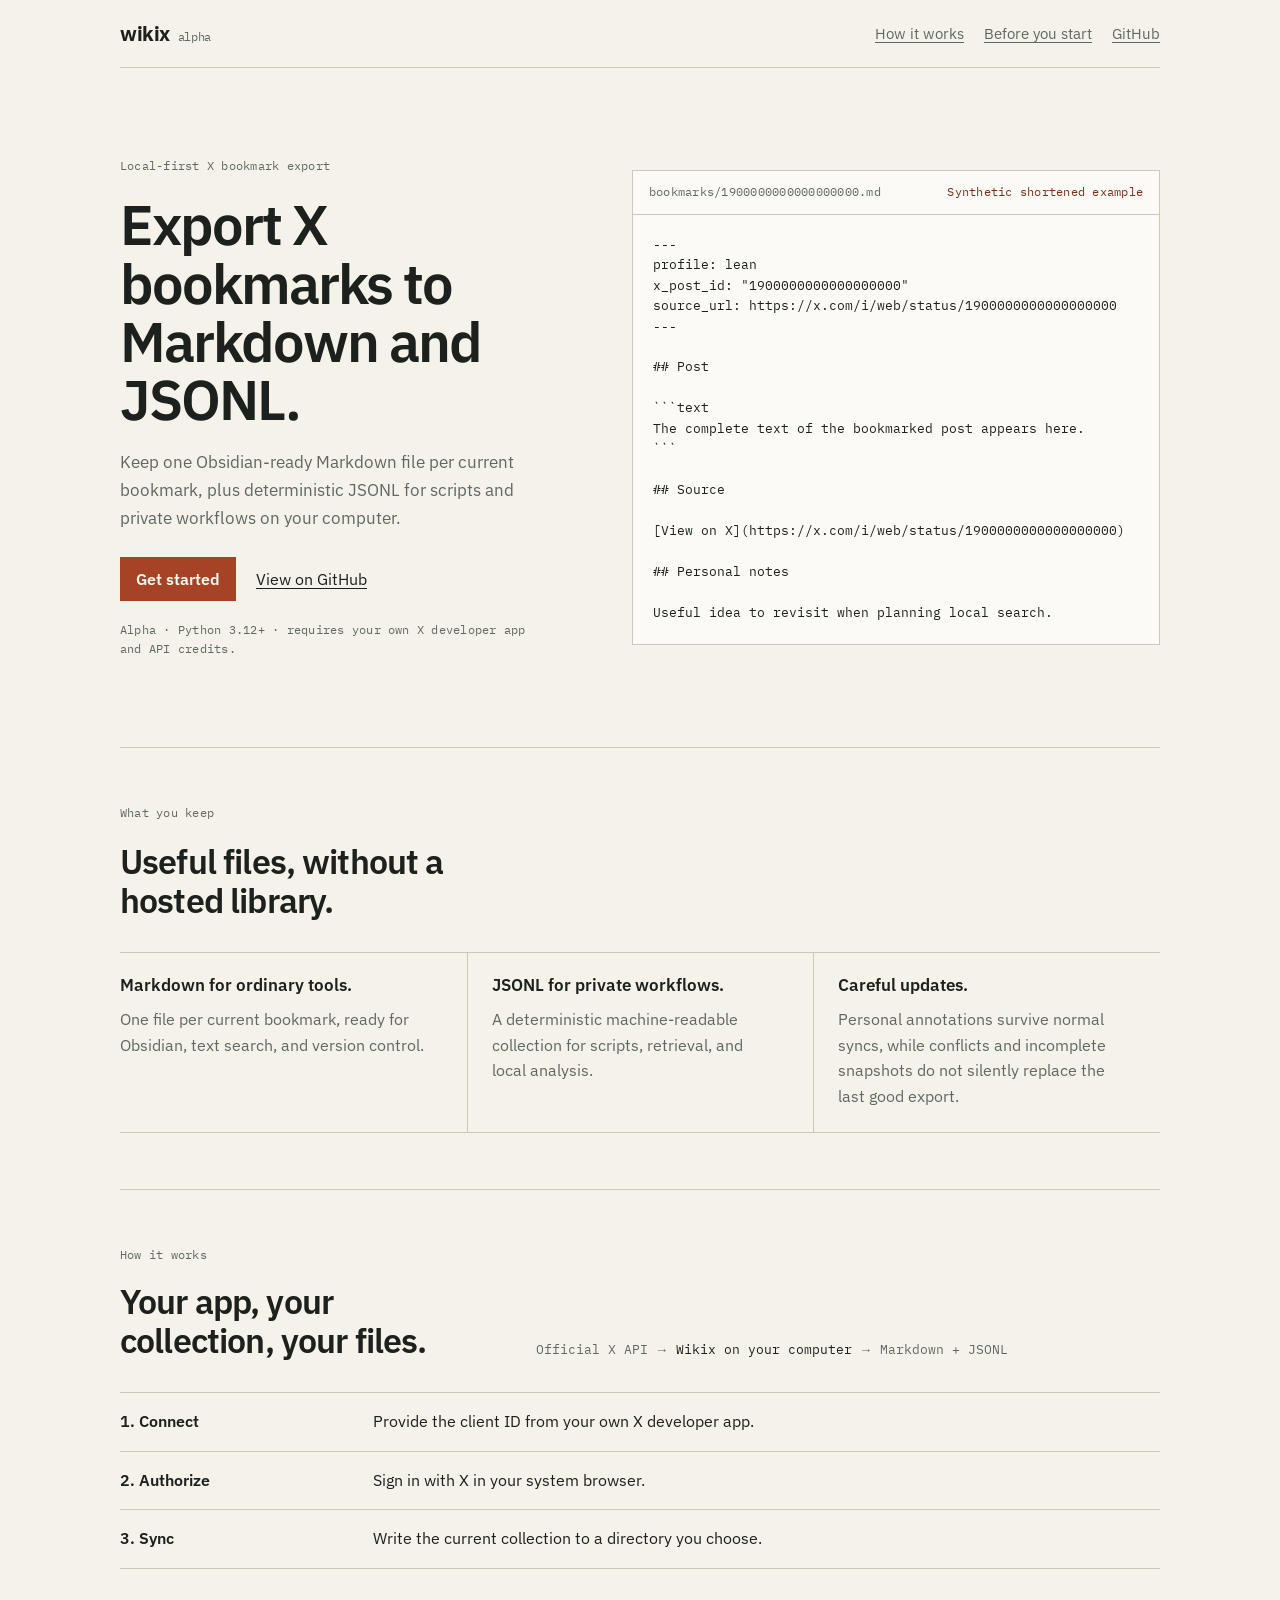
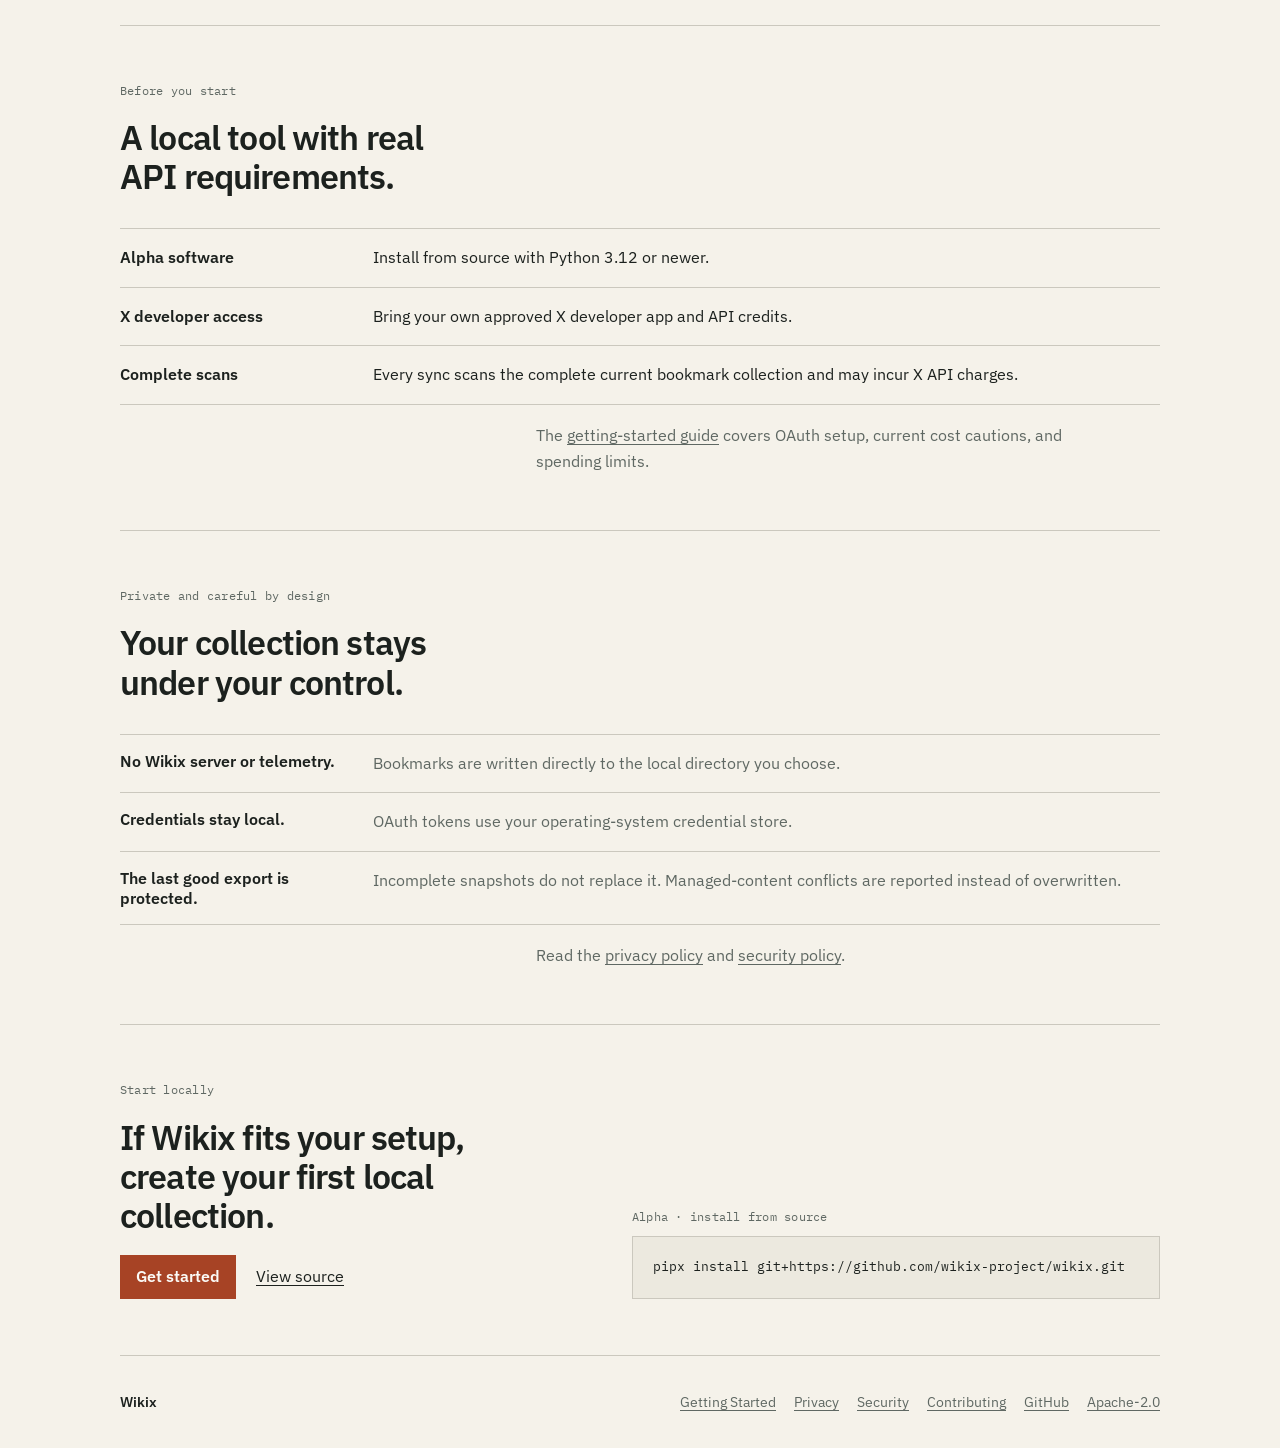
==== index.html @ 8ab05291 "Add Wikix prospective-user website" ====
<!doctype html>
<html lang="en">
<head>
  <meta charset="utf-8">
  <meta name="viewport" content="width=device-width, initial-scale=1">
  <meta
    name="description"
    content="Export X bookmarks to Markdown and JSONL with a local-first CLI."
  >
  <meta property="og:title" content="Wikix — Export X bookmarks to Markdown and JSONL">
  <meta
    property="og:description"
    content="A local-first Python CLI for exporting X bookmarks to files you control."
  >
  <meta property="og:type" content="website">
  <meta name="twitter:card" content="summary">
  <title>Wikix — Export X bookmarks to Markdown and JSONL</title>
  <link rel="stylesheet" href="styles.css">
</head>
<body>
  <a class="skip-link" href="#main-content">Skip to content</a>
  <header class="site-header">
    <a class="wordmark" href="/">wikix <span>alpha</span></a>
    <nav aria-label="Primary navigation">
      <a href="#how-it-works">How it works</a>
      <a href="#requirements">Before you start</a>
      <a href="https://github.com/wikix-project/wikix">GitHub</a>
    </nav>
  </header>

  <main id="main-content">
    <section class="hero" aria-labelledby="hero-title">
      <div class="hero-copy">
        <p class="eyebrow">Local-first X bookmark export</p>
        <h1 id="hero-title">Export X bookmarks to Markdown and JSONL.</h1>
        <p class="hero-summary">
          Keep one Obsidian-ready Markdown file per current bookmark, plus deterministic
          JSONL for scripts and private workflows on your computer.
        </p>
        <p class="hero-actions">
          <a href="https://github.com/wikix-project/wikix/blob/HEAD/docs/getting-started.md">Get started</a>
          <a href="https://github.com/wikix-project/wikix">View on GitHub</a>
        </p>
        <p class="hero-qualifier">
          Alpha · Python 3.12+ · requires your own X developer app and API credits.
        </p>
      </div>
      <figure class="note-specimen">
        <figcaption>
          <span>bookmarks/1900000000000000000.md</span>
          <span>Synthetic shortened example</span>
        </figcaption>
        <pre><code>---
profile: lean
x_post_id: "1900000000000000000"
source_url: https://x.com/i/web/status/1900000000000000000
---

## Post

```text
The complete text of the bookmarked post appears here.
```

## Source

[View on X](https://x.com/i/web/status/1900000000000000000)

## Personal notes

Useful idea to revisit when planning local search.</code></pre>
      </figure>
    </section>

    <section id="value" class="value-section" aria-labelledby="value-title">
      <p class="section-kicker">What you keep</p>
      <h2 id="value-title">Useful files, without a hosted library.</h2>
      <div class="value-list">
        <article>
          <h3>Markdown for ordinary tools.</h3>
          <p>One file per current bookmark, ready for Obsidian, text search, and version control.</p>
        </article>
        <article>
          <h3>JSONL for private workflows.</h3>
          <p>A deterministic machine-readable collection for scripts, retrieval, and local analysis.</p>
        </article>
        <article>
          <h3>Careful updates.</h3>
          <p>
            Personal annotations survive normal syncs, while conflicts and incomplete snapshots
            do not silently replace the last good export.
          </p>
        </article>
      </div>
    </section>

    <section id="how-it-works" aria-labelledby="workflow-title">
      <p class="section-kicker">How it works</p>
      <h2 id="workflow-title">Your app, your collection, your files.</h2>
      <p class="data-flow" aria-label="Wikix data flow">
        <span>Official X API</span><span aria-hidden="true">→</span>
        <strong>Wikix on your computer</strong><span aria-hidden="true">→</span>
        <span>Markdown + JSONL</span>
      </p>
      <ol class="workflow">
        <li><strong>1. Connect</strong> Provide the client ID from your own X developer app.</li>
        <li><strong>2. Authorize</strong> Sign in with X in your system browser.</li>
        <li><strong>3. Sync</strong> Write the current collection to a directory you choose.</li>
      </ol>
    </section>

    <section id="requirements" aria-labelledby="requirements-title">
      <p class="section-kicker">Before you start</p>
      <h2 id="requirements-title">A local tool with real API requirements.</h2>
      <ul>
        <li>
          <strong>Alpha software</strong>
          <span>Install from source with Python 3.12 or newer.</span>
        </li>
        <li>
          <strong>X developer access</strong>
          <span>Bring your own approved X developer app and API credits.</span>
        </li>
        <li>
          <strong>Complete scans</strong>
          <span>
            Every sync scans the complete current bookmark collection and may incur X API charges.
          </span>
        </li>
      </ul>
      <p>
        The
        <a href="https://github.com/wikix-project/wikix/blob/HEAD/docs/getting-started.md">getting-started guide</a>
        covers OAuth setup, current cost cautions, and spending limits.
      </p>
    </section>

    <section id="privacy" class="trust-section" aria-labelledby="privacy-title">
      <p class="section-kicker">Private and careful by design</p>
      <h2 id="privacy-title">Your collection stays under your control.</h2>
      <dl class="trust-list">
        <div>
          <dt>No Wikix server or telemetry.</dt>
          <dd>Bookmarks are written directly to the local directory you choose.</dd>
        </div>
        <div>
          <dt>Credentials stay local.</dt>
          <dd>OAuth tokens use your operating-system credential store.</dd>
        </div>
        <div>
          <dt>The last good export is protected.</dt>
          <dd>Incomplete snapshots do not replace it. Managed-content conflicts are reported instead of overwritten.</dd>
        </div>
      </dl>
      <p>
        Read the <a href="https://github.com/wikix-project/wikix/blob/HEAD/PRIVACY.md">privacy policy</a>
        and <a href="https://github.com/wikix-project/wikix/blob/HEAD/SECURITY.md">security policy</a>.
      </p>
    </section>

    <section id="start" class="start-section" aria-labelledby="start-title">
      <div>
        <p class="section-kicker">Start locally</p>
        <h2 id="start-title">If Wikix fits your setup, create your first local collection.</h2>
        <p class="hero-actions">
          <a href="https://github.com/wikix-project/wikix/blob/HEAD/docs/getting-started.md">Get started</a>
          <a href="https://github.com/wikix-project/wikix">View source</a>
        </p>
      </div>
      <div class="install-panel">
        <p class="install-label">Alpha · install from source</p>
        <pre class="install-command"><code>pipx install git+https://github.com/wikix-project/wikix.git</code></pre>
      </div>
    </section>
  </main>

  <footer>
    <span>Wikix</span>
    <nav aria-label="Footer navigation">
      <a href="https://github.com/wikix-project/wikix/blob/HEAD/docs/getting-started.md">Getting Started</a>
      <a href="https://github.com/wikix-project/wikix/blob/HEAD/PRIVACY.md">Privacy</a>
      <a href="https://github.com/wikix-project/wikix/blob/HEAD/SECURITY.md">Security</a>
      <a href="https://github.com/wikix-project/wikix/blob/HEAD/CONTRIBUTING.md">Contributing</a>
      <a href="https://github.com/wikix-project/wikix">GitHub</a>
      <a href="https://github.com/wikix-project/wikix/blob/HEAD/LICENSE">Apache-2.0</a>
    </nav>
  </footer>
</body>
</html>
---- styles.css ----
@font-face {
  font-family: "IBM Plex Sans";
  font-style: normal;
  font-display: swap;
  font-weight: 100 700;
  src: url("./assets/fonts/ibm-plex-sans-latin-wght-normal.woff2")
    format("woff2-variations");
}

@font-face {
  font-family: "IBM Plex Mono";
  font-style: normal;
  font-display: swap;
  font-weight: 400;
  src: url("./assets/fonts/ibm-plex-mono-latin-400-normal.woff2") format("woff2");
}

:root {
  --paper: #f5f2ea;
  --paper-raised: #fbfaf6;
  --ink: #1c211e;
  --muted: #5f6863;
  --rule: #cbc8be;
  --accent: #a74325;
  --accent-dark: #7f2f18;
  --code: #ece9df;
  font-family: "IBM Plex Sans", system-ui, sans-serif;
}

* {
  box-sizing: border-box;
}

html {
  background: var(--paper);
}

body {
  margin: 0;
  color: var(--ink);
  background: var(--paper);
}

a {
  color: inherit;
  text-decoration-thickness: 1px;
  text-underline-offset: 0.18em;
}

a:hover {
  color: var(--accent-dark);
}

a:focus-visible {
  outline: 3px solid var(--accent);
  outline-offset: 4px;
}

.skip-link {
  position: fixed;
  z-index: 1;
  top: 12px;
  left: 12px;
  padding: 10px 14px;
  color: var(--paper-raised);
  background: var(--ink);
  transform: translateY(-160%);
}

.skip-link:focus {
  transform: translateY(0);
}

.site-header,
main,
footer {
  width: min(1040px, calc(100% - 48px));
  margin-inline: auto;
}

.site-header {
  min-height: 68px;
  display: grid;
  grid-template-columns: auto minmax(0, 1fr);
  align-items: center;
  gap: 24px;
  border-bottom: 1px solid var(--rule);
}

.wordmark {
  font-size: 1.25rem;
  font-weight: 700;
  letter-spacing: -0.02em;
  text-decoration: none;
}

.wordmark span {
  margin-left: 0.2rem;
  color: var(--muted);
  font: 0.72rem/1 "IBM Plex Mono", monospace;
}

.site-header nav {
  display: flex;
  flex-wrap: wrap;
  justify-content: flex-end;
  gap: 10px 20px;
}

.site-header nav a {
  color: var(--muted);
  font-size: 0.94rem;
}

section {
  padding-block: clamp(48px, 6vw, 56px);
  border-bottom: 1px solid var(--rule);
}

h1,
h2,
h3,
p {
  text-wrap: pretty;
}

h1,
h2,
h3 {
  margin: 0;
  font-weight: 600;
}

h1 {
  max-width: 11ch;
  font-size: clamp(2.8rem, 5vw, 3.5rem);
  line-height: 1.04;
  letter-spacing: -0.035em;
}

h2 {
  font-size: clamp(2rem, 3.2vw, 2.125rem);
  line-height: 1.15;
  letter-spacing: -0.025em;
}

h3 {
  font-size: 1.05rem;
  line-height: 1.3;
}

p,
li,
dd {
  line-height: 1.6;
}

pre,
code {
  font-family: "IBM Plex Mono", monospace;
}

pre {
  max-width: 100%;
  margin: 0;
  padding: 20px;
  overflow-x: auto;
  color: var(--ink);
  font-size: 0.8rem;
  line-height: 1.6;
}

.eyebrow,
.section-kicker,
.hero-qualifier,
.install-label,
figcaption {
  margin: 0;
  color: var(--muted);
  font: 0.76rem/1.5 "IBM Plex Mono", monospace;
  letter-spacing: 0.02em;
}

.hero {
  min-height: min(680px, calc(100svh - 68px));
  display: grid;
  grid-template-columns: minmax(0, 0.9fr) minmax(0, 1.1fr);
  align-items: center;
  gap: clamp(40px, 7vw, 80px);
  padding-block: clamp(56px, 7vw, 72px);
}

.hero-copy {
  display: grid;
  align-content: center;
  gap: 20px;
}

.hero-copy > * {
  margin: 0;
}

.hero-summary {
  max-width: 35rem;
  color: var(--muted);
  font-size: 1.08rem;
}

.hero-actions {
  display: flex;
  flex-wrap: wrap;
  align-items: center;
  gap: 14px 20px;
  margin: 6px 0 0;
}

.hero-actions a:first-child {
  min-height: 44px;
  display: inline-flex;
  align-items: center;
  padding: 0 16px;
  color: var(--paper-raised);
  background: var(--accent);
  font-weight: 600;
  text-decoration: none;
}

.hero-actions a:first-child:hover {
  color: var(--paper-raised);
  background: var(--accent-dark);
}

.hero-actions a + a {
  color: var(--ink);
}

.hero-qualifier {
  max-width: 36rem;
}

.note-specimen {
  min-width: 0;
  margin: 0;
  border: 1px solid var(--rule);
  background: var(--paper-raised);
}

.note-specimen figcaption {
  display: flex;
  flex-wrap: wrap;
  justify-content: space-between;
  gap: 8px 20px;
  padding: 12px 16px;
  border-bottom: 1px solid var(--rule);
}

.note-specimen figcaption span:last-child {
  color: var(--accent-dark);
}

.note-specimen pre {
  border: 0;
  background: transparent;
  white-space: pre-wrap;
  overflow-wrap: anywhere;
}

.value-section {
  display: grid;
  grid-template-columns: minmax(0, 0.7fr) minmax(0, 1.3fr);
  gap: 20px clamp(40px, 7vw, 80px);
}

.value-section > .section-kicker,
.value-section > h2 {
  grid-column: 1;
}

.value-list {
  grid-column: 1 / -1;
  display: grid;
  grid-template-columns: repeat(3, minmax(0, 1fr));
  margin-top: 12px;
  border-top: 1px solid var(--rule);
  border-bottom: 1px solid var(--rule);
}

.value-list article {
  padding: 22px 24px 22px 0;
}

.value-list article + article {
  padding-left: 24px;
  border-left: 1px solid var(--rule);
}

.value-list p {
  margin: 10px 0 0;
  color: var(--muted);
}

#how-it-works,
#requirements,
.trust-section {
  display: grid;
  grid-template-columns: minmax(0, 0.7fr) minmax(0, 1.3fr);
  gap: 18px clamp(40px, 7vw, 80px);
}

#how-it-works > .section-kicker,
#how-it-works > h2,
#requirements > .section-kicker,
#requirements > h2,
.trust-section > .section-kicker,
.trust-section > h2 {
  grid-column: 1;
}

.data-flow {
  grid-column: 2;
  grid-row: 1 / span 2;
  align-self: end;
  display: flex;
  flex-wrap: wrap;
  align-items: center;
  gap: 8px 10px;
  margin: 0;
  color: var(--muted);
  font: 0.82rem/1.6 "IBM Plex Mono", monospace;
}

.data-flow strong {
  color: var(--ink);
  font-weight: 400;
}

.workflow,
#requirements ul,
.trust-list {
  grid-column: 1 / -1;
  margin: 14px 0 0;
  padding: 0;
  list-style: none;
  border-top: 1px solid var(--rule);
}

.workflow li,
#requirements li,
.trust-list > div {
  display: grid;
  grid-template-columns: minmax(9rem, 0.45fr) minmax(0, 1.55fr);
  gap: 24px;
  padding-block: 16px;
  border-bottom: 1px solid var(--rule);
}

.workflow strong,
#requirements strong,
.trust-list dt {
  color: var(--ink);
  font-weight: 600;
}

.trust-list dt,
.trust-list dd {
  margin: 0;
}

.trust-list dd {
  color: var(--muted);
}

#requirements > p,
.trust-section > p:not(.section-kicker) {
  grid-column: 2;
  max-width: 42rem;
  margin: 0;
  color: var(--muted);
}

.start-section {
  display: grid;
  grid-template-columns: minmax(0, 0.9fr) minmax(0, 1.1fr);
  align-items: end;
  gap: clamp(40px, 7vw, 80px);
}

.start-section > div:first-child {
  display: grid;
  gap: 18px;
}

.start-section .hero-actions {
  margin-top: 2px;
}

.install-panel {
  min-width: 0;
  display: grid;
  gap: 10px;
}

.install-command {
  border: 1px solid var(--rule);
  background: var(--code);
  white-space: pre-wrap;
  overflow-wrap: anywhere;
}

footer {
  min-height: 92px;
  display: grid;
  grid-template-columns: 1fr auto;
  align-items: center;
  gap: 20px;
  color: var(--muted);
  font-size: 0.9rem;
}

footer span:first-child {
  color: var(--ink);
  font-weight: 600;
}

footer nav {
  display: flex;
  flex-wrap: wrap;
  justify-content: flex-end;
  gap: 10px 18px;
}

@media (max-width: 760px) {
  .site-header,
  main,
  footer {
    width: min(100% - 40px, 1040px);
  }

  .site-header {
    min-height: 64px;
  }

  .site-header nav a:not(:last-child) {
    display: none;
  }

  section {
    padding-block: 44px;
  }

  h1 {
    max-width: 12ch;
    font-size: clamp(2.6rem, 13vw, 3rem);
  }

  .hero,
  .value-section,
  #how-it-works,
  #requirements,
  .trust-section,
  .start-section,
  footer {
    grid-template-columns: 1fr;
  }

  .hero {
    min-height: auto;
    gap: 36px;
    padding-block: 48px;
  }

  .note-specimen pre,
  .install-command {
    white-space: pre-wrap;
    overflow-wrap: anywhere;
  }

  .value-section > .section-kicker,
  .value-section > h2,
  .value-list,
  #how-it-works > .section-kicker,
  #how-it-works > h2,
  .data-flow,
  .workflow,
  #requirements > .section-kicker,
  #requirements > h2,
  #requirements ul,
  #requirements > p,
  .trust-section > .section-kicker,
  .trust-section > h2,
  .trust-section > .trust-list,
  .trust-section > p:not(.section-kicker) {
    grid-column: 1;
    grid-row: auto;
  }

  .value-list {
    grid-template-columns: 1fr;
  }

  .value-list article,
  .value-list article + article {
    padding: 18px 0;
    border-left: 0;
  }

  .value-list article + article {
    border-top: 1px solid var(--rule);
  }

  .data-flow {
    margin-top: 8px;
  }

  .workflow,
  #requirements ul,
  .trust-list {
    margin-top: 8px;
  }

  .workflow li,
  #requirements li,
  .trust-list > div {
    grid-template-columns: 1fr;
    gap: 4px;
  }

  .start-section {
    align-items: start;
  }

  footer {
    padding-block: 26px;
  }

  footer nav {
    justify-content: flex-start;
  }
}
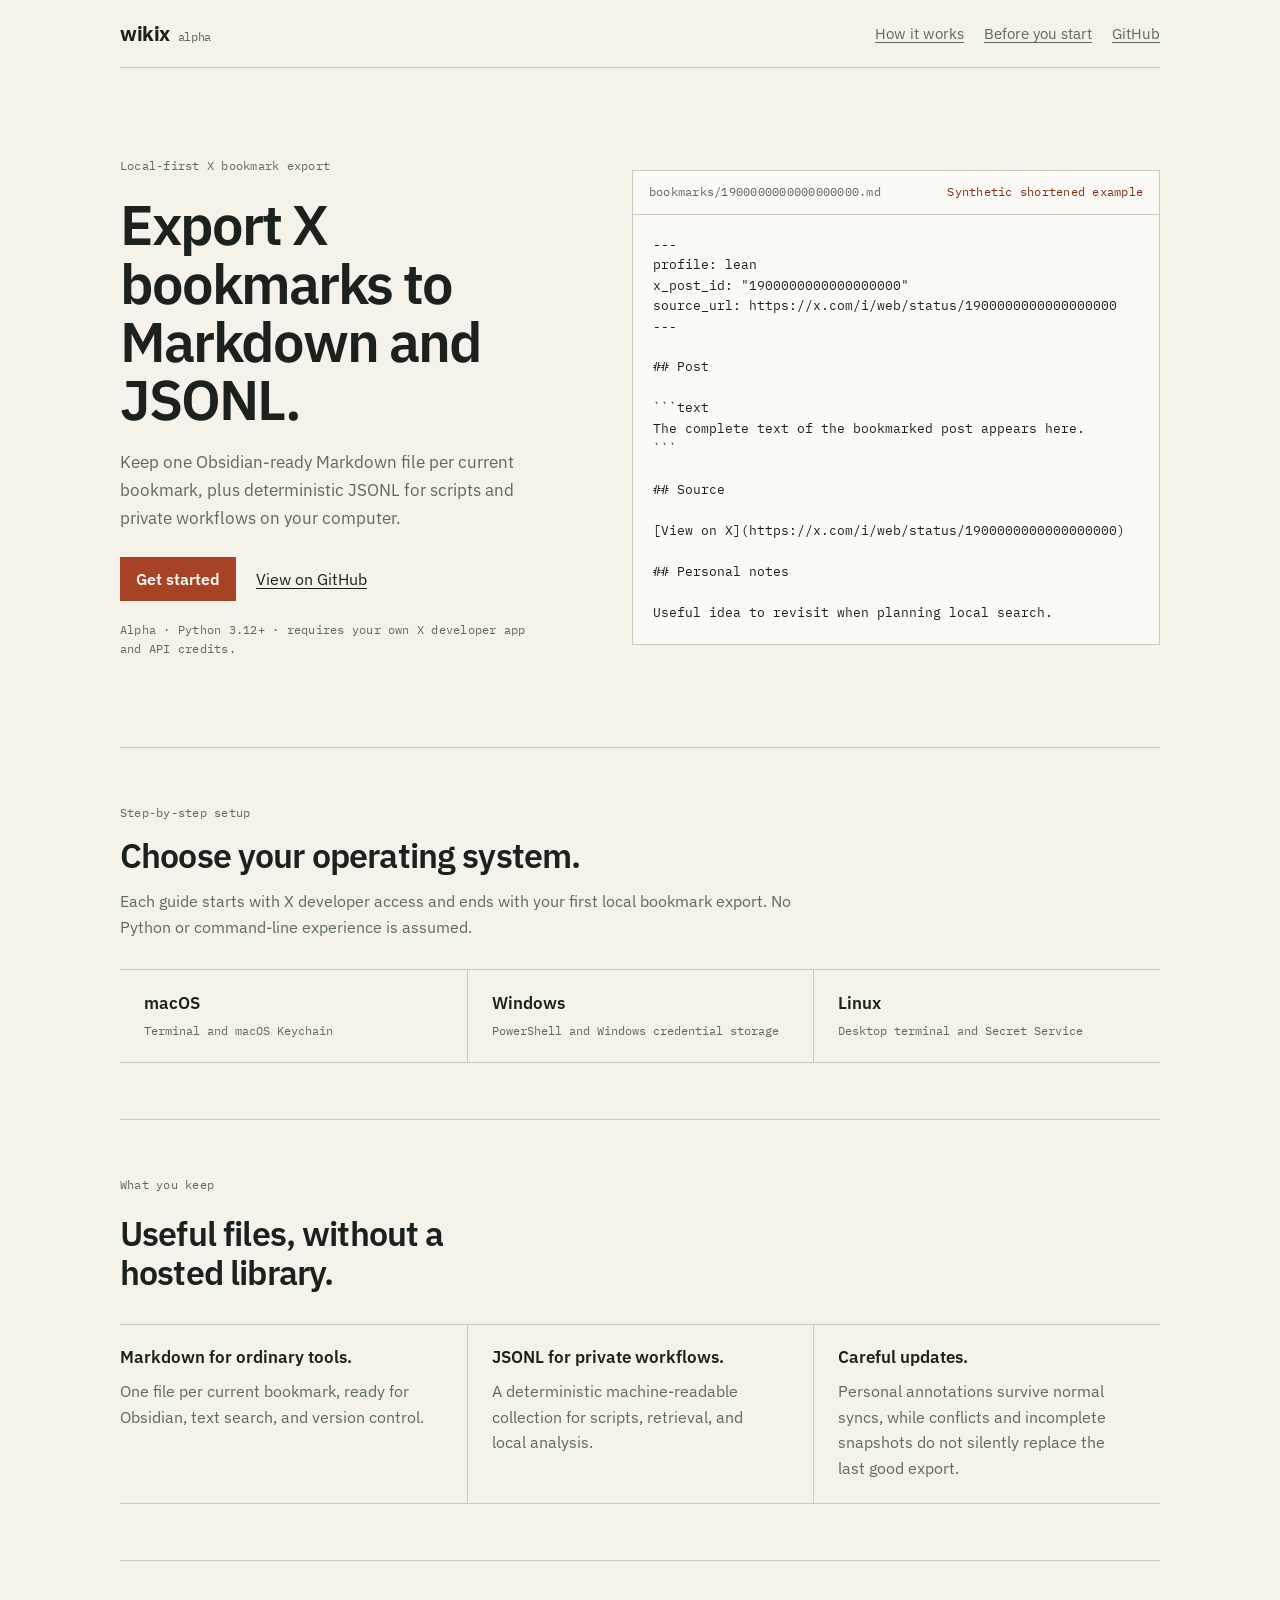
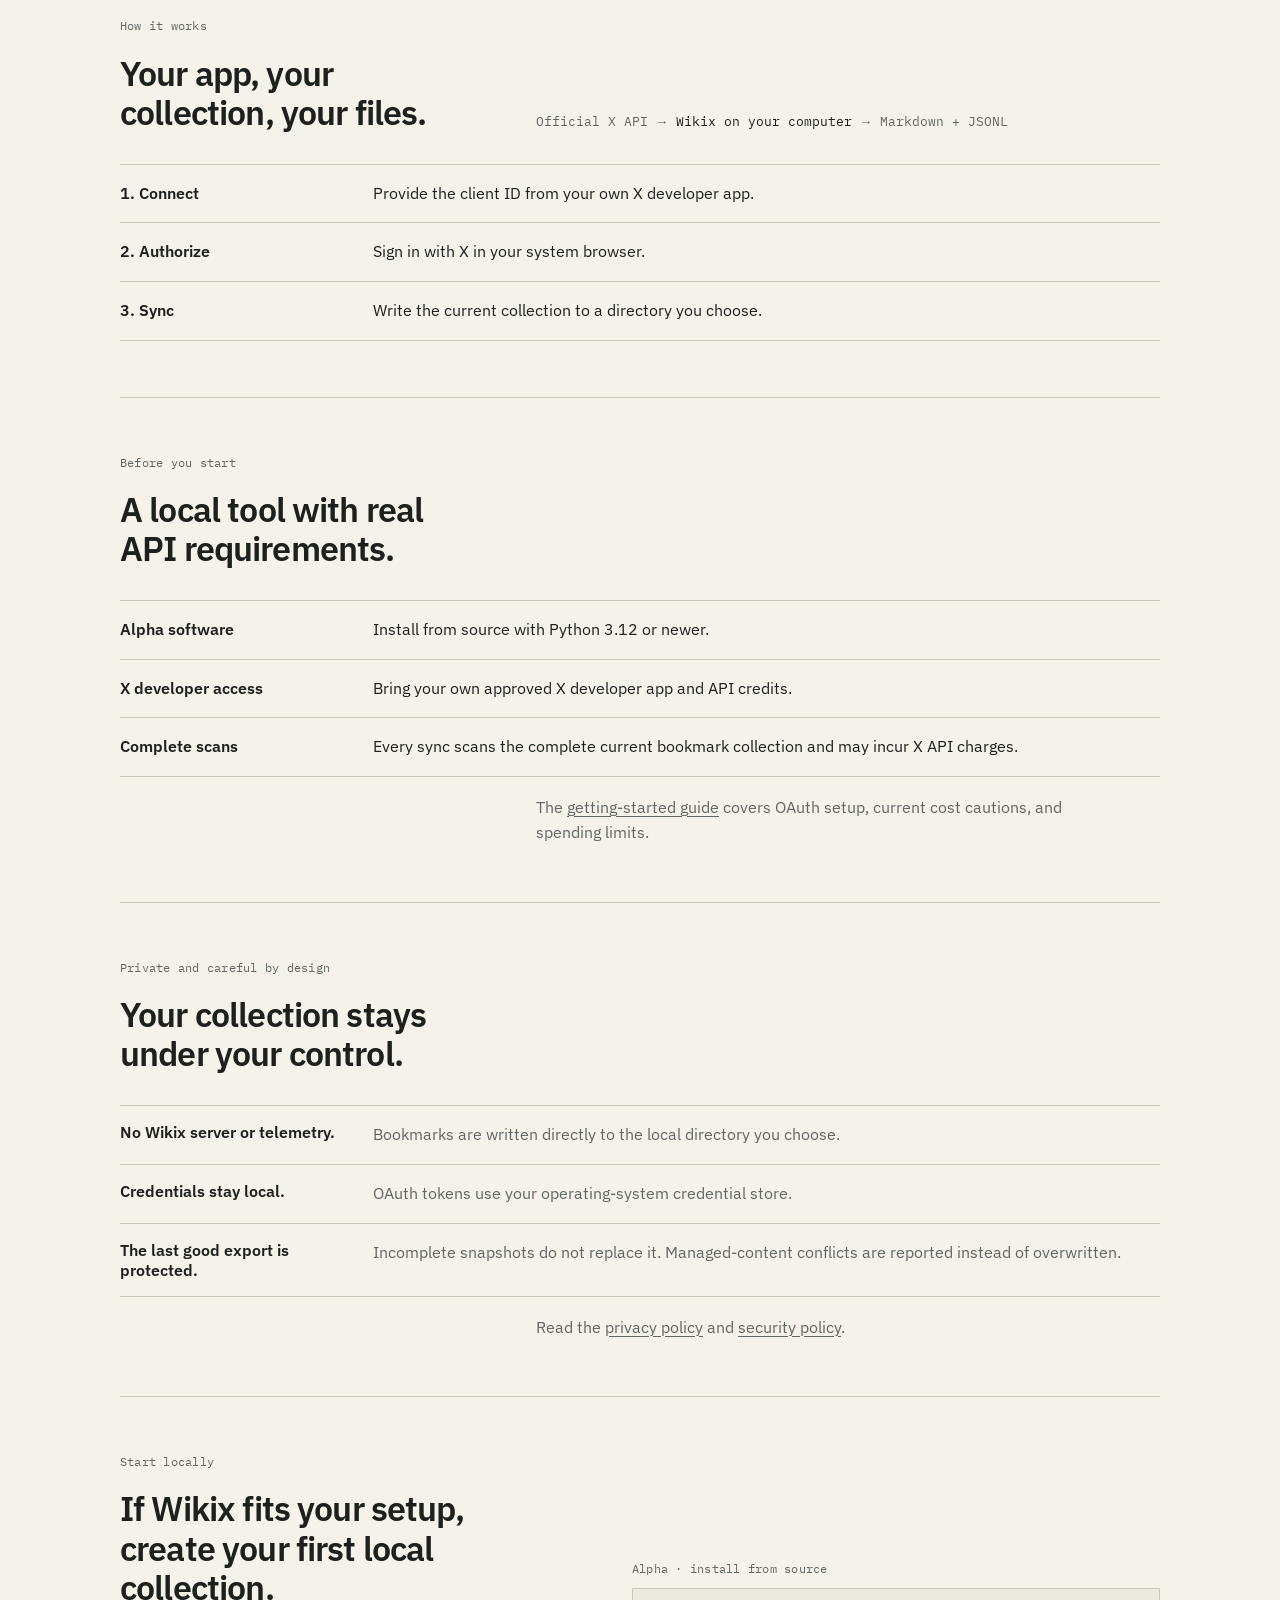
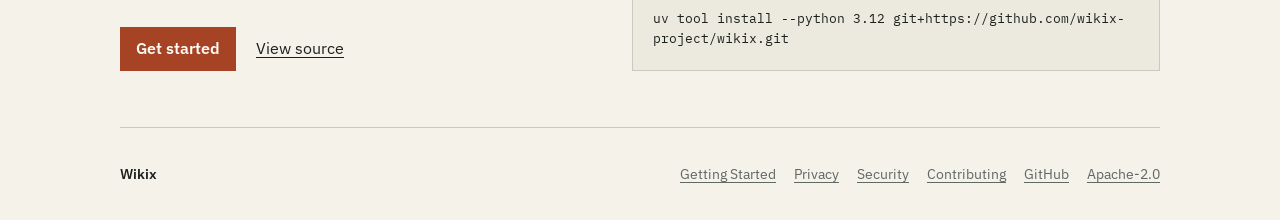
==== commit 9718911d: "Add operating system guide selector" ====
--- a/index.html
+++ b/index.html
@@ -38,7 +38,7 @@
           JSONL for scripts and private workflows on your computer.
         </p>
         <p class="hero-actions">
-          <a href="https://github.com/wikix-project/wikix/blob/HEAD/docs/getting-started.md">Get started</a>
+          <a class="button" href="#get-started">Get started</a>
           <a href="https://github.com/wikix-project/wikix">View on GitHub</a>
         </p>
         <p class="hero-qualifier">
@@ -70,6 +70,40 @@
 
 Useful idea to revisit when planning local search.</code></pre>
       </figure>
+    </section>
+
+    <section id="get-started" class="get-started" aria-labelledby="get-started-title">
+      <div class="section-heading">
+        <p class="eyebrow">Step-by-step setup</p>
+        <h2 id="get-started-title">Choose your operating system.</h2>
+        <p class="section-copy">
+          Each guide starts with X developer access and ends with your first local bookmark export.
+          No Python or command-line experience is assumed.
+        </p>
+      </div>
+      <div class="os-grid">
+        <a
+          class="os-option"
+          href="https://github.com/wikix-project/wikix/blob/HEAD/docs/getting-started-macos.md"
+        >
+          <span>macOS</span>
+          <small>Terminal and macOS Keychain</small>
+        </a>
+        <a
+          class="os-option"
+          href="https://github.com/wikix-project/wikix/blob/HEAD/docs/getting-started-windows.md"
+        >
+          <span>Windows</span>
+          <small>PowerShell and Windows credential storage</small>
+        </a>
+        <a
+          class="os-option"
+          href="https://github.com/wikix-project/wikix/blob/HEAD/docs/getting-started-linux.md"
+        >
+          <span>Linux</span>
+          <small>Desktop terminal and Secret Service</small>
+        </a>
+      </div>
     </section>
 
     <section id="value" class="value-section" aria-labelledby="value-title">
@@ -169,7 +203,7 @@
       </div>
       <div class="install-panel">
         <p class="install-label">Alpha · install from source</p>
-        <pre class="install-command"><code>pipx install git+https://github.com/wikix-project/wikix.git</code></pre>
+        <pre class="install-command"><code>uv tool install --python 3.12 git+https://github.com/wikix-project/wikix.git</code></pre>
       </div>
     </section>
   </main>
--- a/styles.css
+++ b/styles.css
@@ -236,6 +236,59 @@
 
 .hero-qualifier {
   max-width: 36rem;
+}
+
+.get-started {
+  display: grid;
+  gap: 28px;
+}
+
+.section-heading {
+  display: grid;
+  gap: 14px;
+}
+
+.section-heading > * {
+  margin: 0;
+}
+
+.section-copy {
+  max-width: 44rem;
+  color: var(--muted);
+}
+
+.os-grid {
+  display: grid;
+  grid-template-columns: repeat(3, minmax(0, 1fr));
+  border-top: 1px solid var(--rule);
+  border-bottom: 1px solid var(--rule);
+}
+
+.os-option {
+  min-width: 0;
+  display: grid;
+  gap: 8px;
+  padding: 22px 24px;
+  text-decoration: none;
+}
+
+.os-option + .os-option {
+  border-left: 1px solid var(--rule);
+}
+
+.os-option:hover {
+  color: var(--ink);
+  background: var(--paper-raised);
+}
+
+.os-option span {
+  font-size: 1.05rem;
+  font-weight: 600;
+}
+
+.os-option small {
+  color: var(--muted);
+  font: 0.76rem/1.5 "IBM Plex Mono", monospace;
 }
 
 .note-specimen {
@@ -498,6 +551,15 @@
     grid-template-columns: 1fr;
   }
 
+  .os-grid {
+    grid-template-columns: 1fr;
+  }
+
+  .os-option + .os-option {
+    border-top: 1px solid var(--rule);
+    border-left: 0;
+  }
+
   .value-list article,
   .value-list article + article {
     padding: 18px 0;
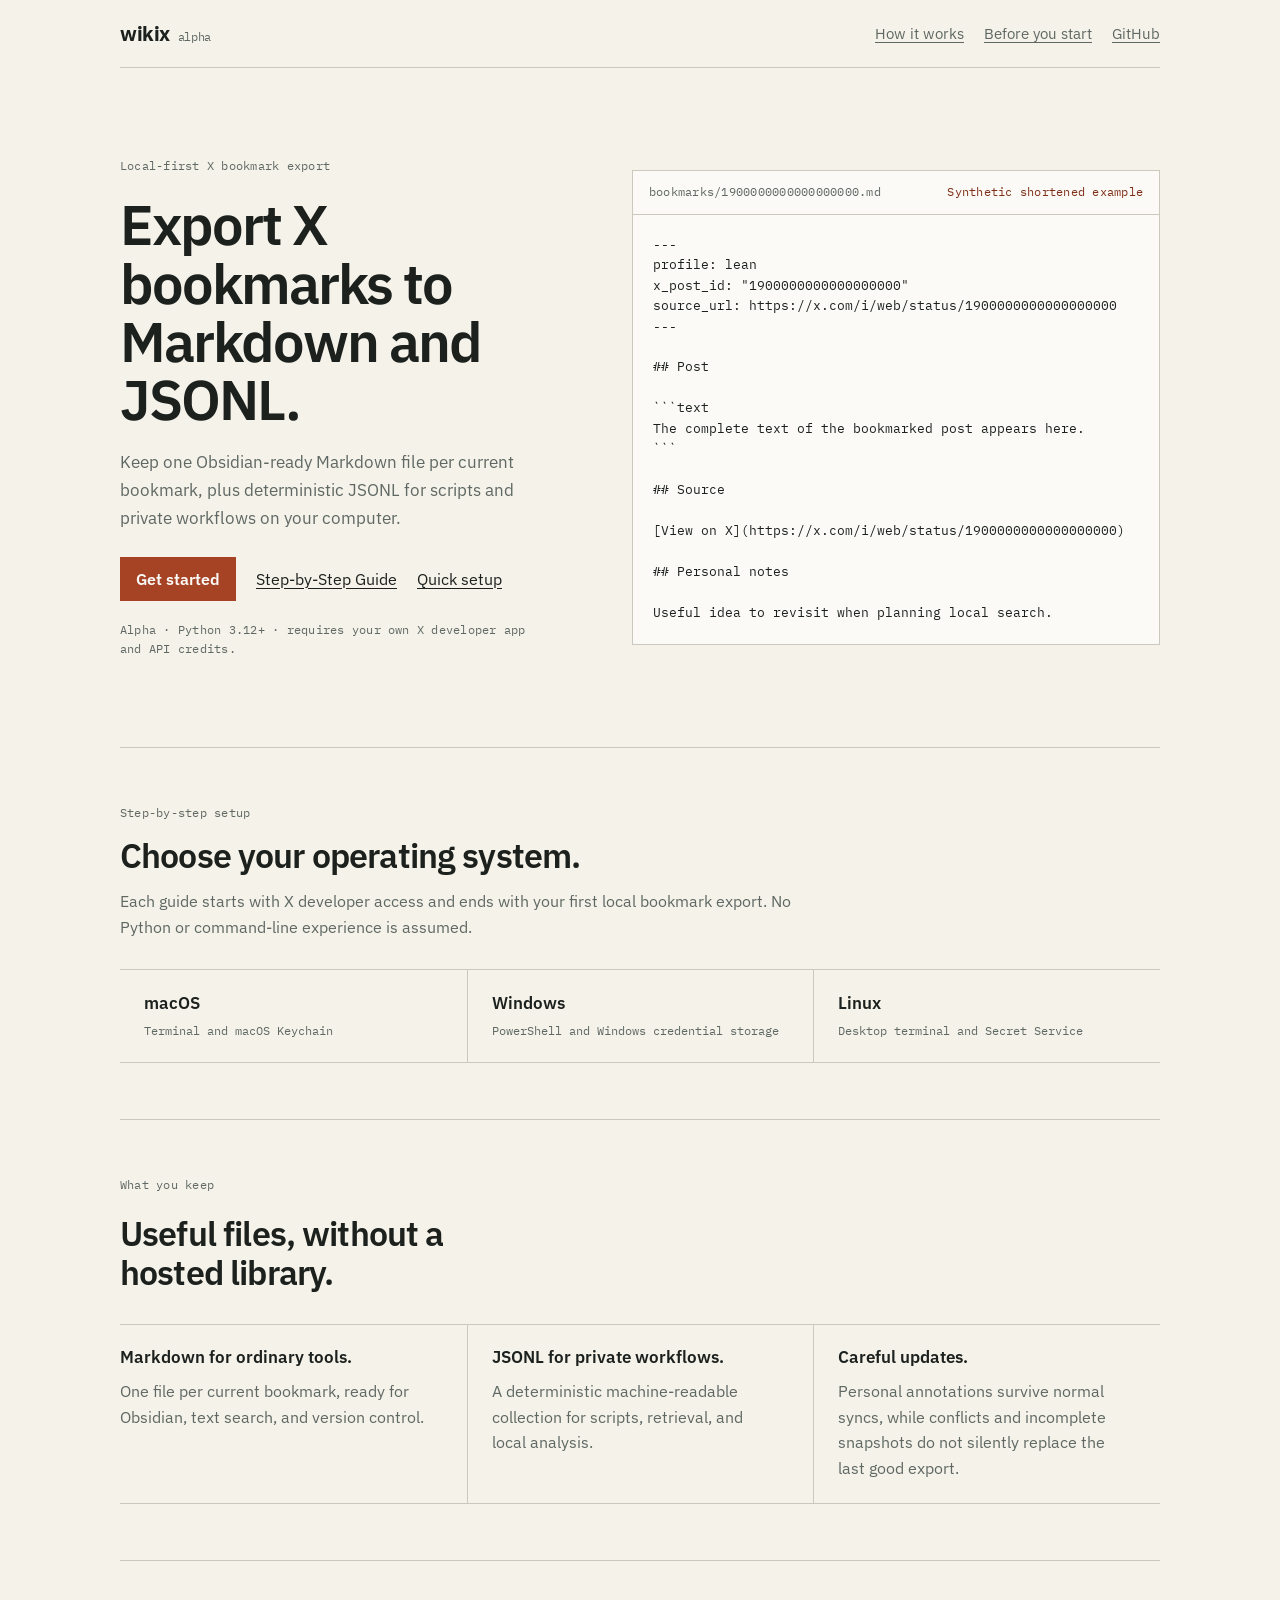
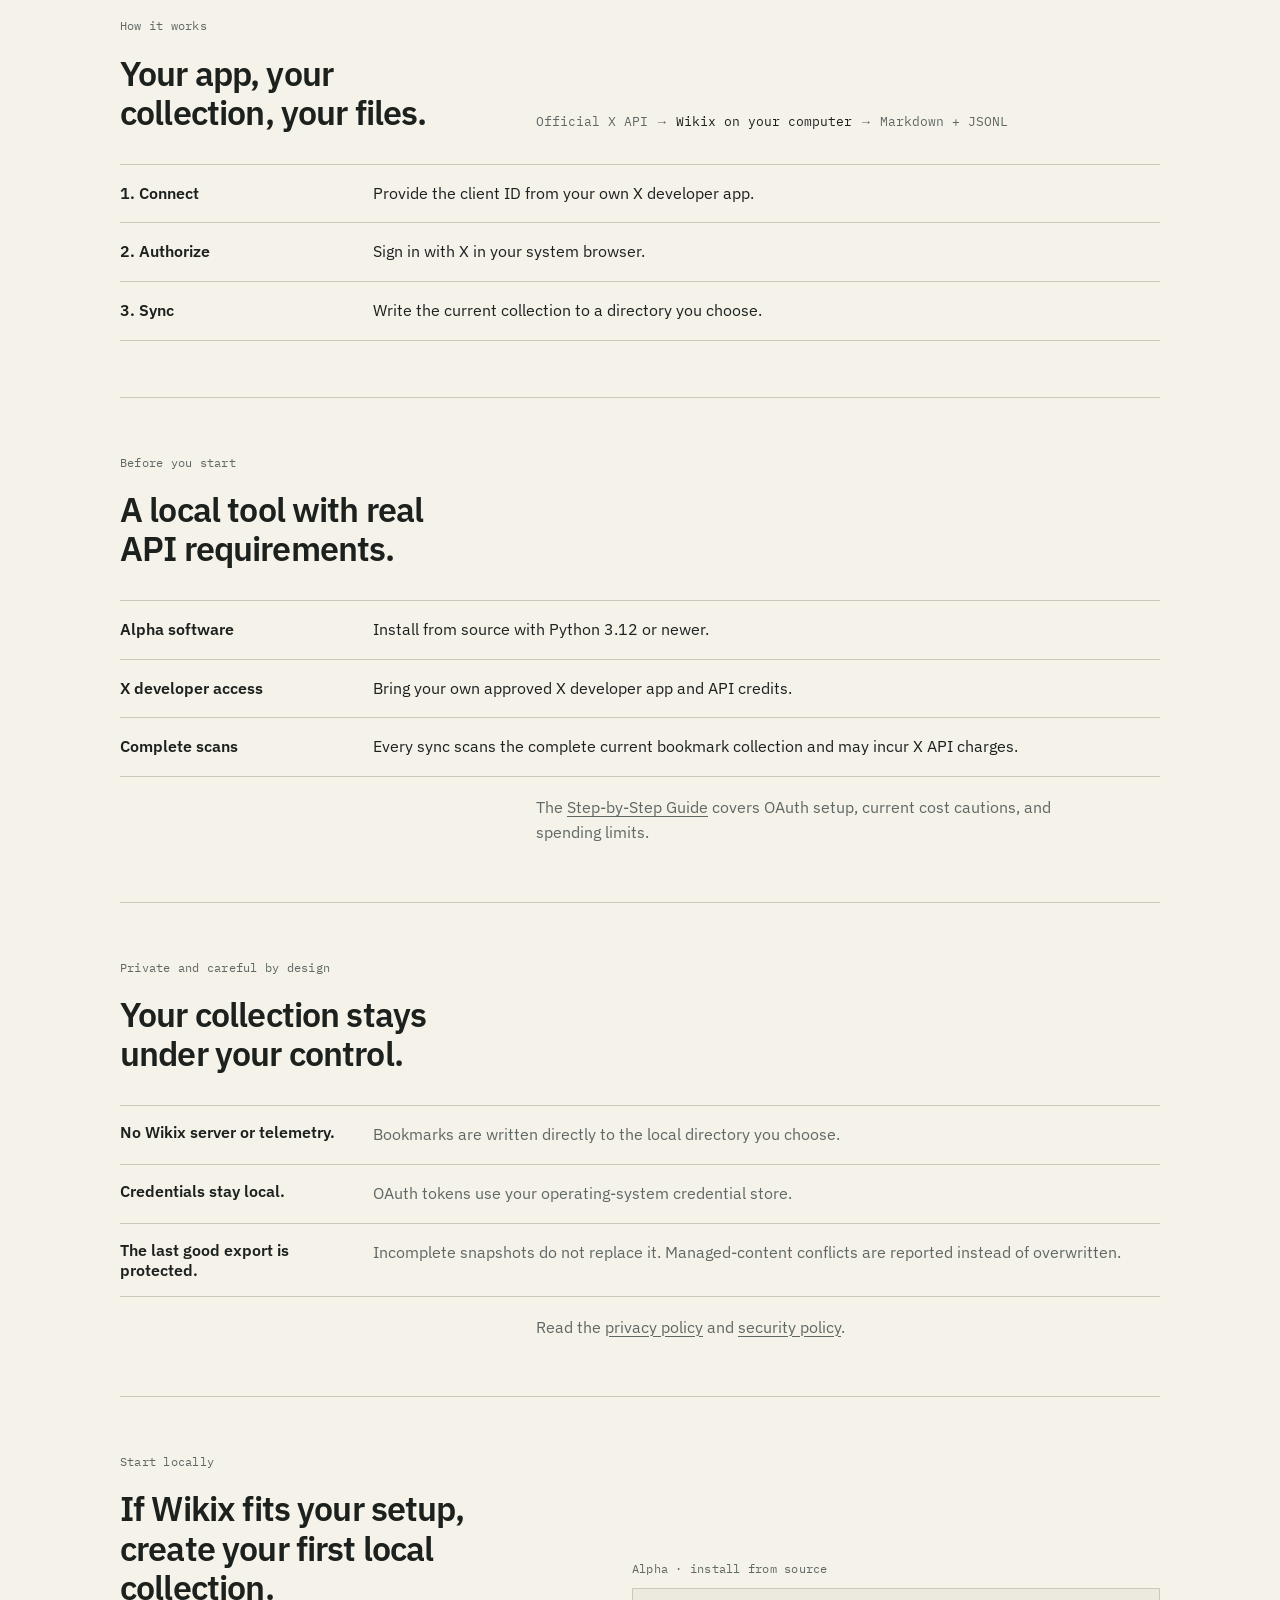
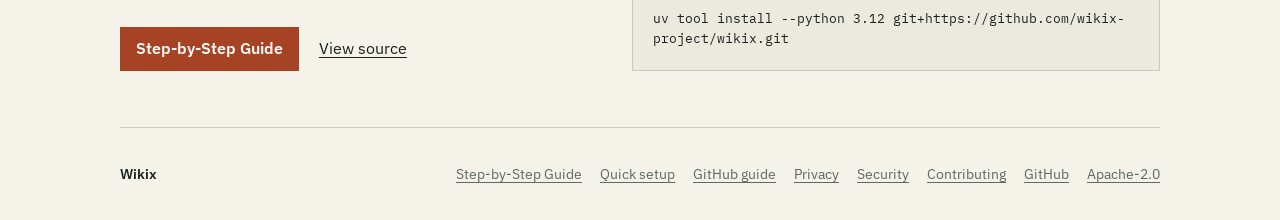
==== commit f1e119d5: "docs: add separate website setup pages" ====
--- a/index.html
+++ b/index.html
@@ -39,7 +39,8 @@
         </p>
         <p class="hero-actions">
           <a class="button" href="#get-started">Get started</a>
-          <a href="https://github.com/wikix-project/wikix">View on GitHub</a>
+          <a href="/guide.html">Step-by-Step Guide</a>
+          <a href="/quick-setup.html">Quick setup</a>
         </p>
         <p class="hero-qualifier">
           Alpha · Python 3.12+ · requires your own X developer app and API credits.
@@ -164,7 +165,7 @@
       </ul>
       <p>
         The
-        <a href="https://github.com/wikix-project/wikix/blob/HEAD/docs/getting-started.md">getting-started guide</a>
+        <a href="/guide.html">Step-by-Step Guide</a>
         covers OAuth setup, current cost cautions, and spending limits.
       </p>
     </section>
@@ -197,7 +198,7 @@
         <p class="section-kicker">Start locally</p>
         <h2 id="start-title">If Wikix fits your setup, create your first local collection.</h2>
         <p class="hero-actions">
-          <a href="https://github.com/wikix-project/wikix/blob/HEAD/docs/getting-started.md">Get started</a>
+          <a href="/guide.html">Step-by-Step Guide</a>
           <a href="https://github.com/wikix-project/wikix">View source</a>
         </p>
       </div>
@@ -211,7 +212,9 @@
   <footer>
     <span>Wikix</span>
     <nav aria-label="Footer navigation">
-      <a href="https://github.com/wikix-project/wikix/blob/HEAD/docs/getting-started.md">Getting Started</a>
+      <a href="/guide.html">Step-by-Step Guide</a>
+      <a href="/quick-setup.html">Quick setup</a>
+      <a href="https://github.com/wikix-project/wikix/blob/HEAD/docs/getting-started.md">GitHub guide</a>
       <a href="https://github.com/wikix-project/wikix/blob/HEAD/PRIVACY.md">Privacy</a>
       <a href="https://github.com/wikix-project/wikix/blob/HEAD/SECURITY.md">Security</a>
       <a href="https://github.com/wikix-project/wikix/blob/HEAD/CONTRIBUTING.md">Contributing</a>
--- a/styles.css
+++ b/styles.css
@@ -480,6 +480,152 @@
   flex-wrap: wrap;
   justify-content: flex-end;
   gap: 10px 18px;
+}
+
+.guide-main {
+  max-width: 800px;
+}
+
+.guide-intro {
+  display: grid;
+  gap: 20px;
+  padding-block: clamp(56px, 7vw, 72px);
+}
+
+.guide-intro h1 {
+  max-width: 14ch;
+}
+
+.guide-deck {
+  max-width: 42rem;
+  margin: 0;
+  color: var(--muted);
+  font-size: 1.12rem;
+}
+
+.guide-quick-link {
+  max-width: 42rem;
+  margin: 0;
+  color: var(--muted);
+}
+
+.guide-toc {
+  max-width: 42rem;
+  margin-top: 10px;
+  padding: 18px 20px 20px;
+  border: 1px solid var(--rule);
+  background: var(--paper-raised);
+}
+
+.guide-toc-label {
+  margin: 0 0 10px;
+  color: var(--muted);
+  font: 0.76rem/1.5 "IBM Plex Mono", monospace;
+  letter-spacing: 0.02em;
+  text-transform: uppercase;
+}
+
+.guide-toc ol {
+  display: grid;
+  grid-template-columns: 1fr;
+  gap: 8px 28px;
+  margin: 0;
+  padding-left: 20px;
+}
+
+.guide-toc li {
+  padding-left: 4px;
+}
+
+.guide-section {
+  display: grid;
+  gap: 16px;
+  padding-block: clamp(44px, 6vw, 56px);
+}
+
+.guide-section > * {
+  max-width: 44rem;
+}
+
+.guide-section > .section-kicker,
+.guide-section > h2,
+.guide-section > h3,
+.guide-section > p,
+.guide-section > pre,
+.guide-section > .guide-detail-grid {
+  margin-block: 0;
+}
+
+.guide-section h2 {
+  max-width: 26ch;
+}
+
+.guide-section h3 {
+  margin-top: 8px;
+}
+
+.guide-section p {
+  color: var(--muted);
+}
+
+.guide-section strong,
+.guide-section code {
+  color: var(--ink);
+}
+
+.guide-callout {
+  padding-inline: 20px;
+  border: 1px solid var(--rule);
+  background: var(--paper-raised);
+}
+
+.guide-command-section {
+  padding-block: clamp(44px, 6vw, 56px);
+}
+
+.guide-command {
+  width: 100%;
+  border: 1px solid var(--rule);
+  background: var(--code);
+  white-space: pre-wrap;
+  overflow-wrap: anywhere;
+}
+
+.guide-command code {
+  white-space: inherit;
+  overflow-wrap: inherit;
+}
+
+.guide-note {
+  font: 0.86rem/1.6 "IBM Plex Mono", monospace;
+}
+
+.guide-step-list {
+  border-bottom: 1px solid var(--rule);
+}
+
+.guide-step-list .guide-section {
+  border-bottom: 1px solid var(--rule);
+}
+
+.guide-step-list .guide-section:last-child {
+  border-bottom: 0;
+}
+
+.guide-detail-grid {
+  display: grid;
+  grid-template-columns: 1fr;
+  gap: 20px 32px;
+  padding-block: 4px;
+}
+
+.guide-detail-grid > div {
+  padding-top: 16px;
+  border-top: 1px solid var(--rule);
+}
+
+.guide-detail-grid p {
+  margin: 8px 0 0;
 }
 
 @media (max-width: 760px) {
@@ -595,6 +741,24 @@
     padding-block: 26px;
   }
 
+  .guide-main {
+    width: min(100% - 40px, 800px);
+  }
+
+  .guide-toc ol,
+  .guide-detail-grid {
+    grid-template-columns: 1fr;
+  }
+
+  .guide-callout {
+    padding-inline: 16px;
+  }
+
+  .guide-command {
+    white-space: pre-wrap;
+    overflow-wrap: anywhere;
+  }
+
   footer nav {
     justify-content: flex-start;
   }
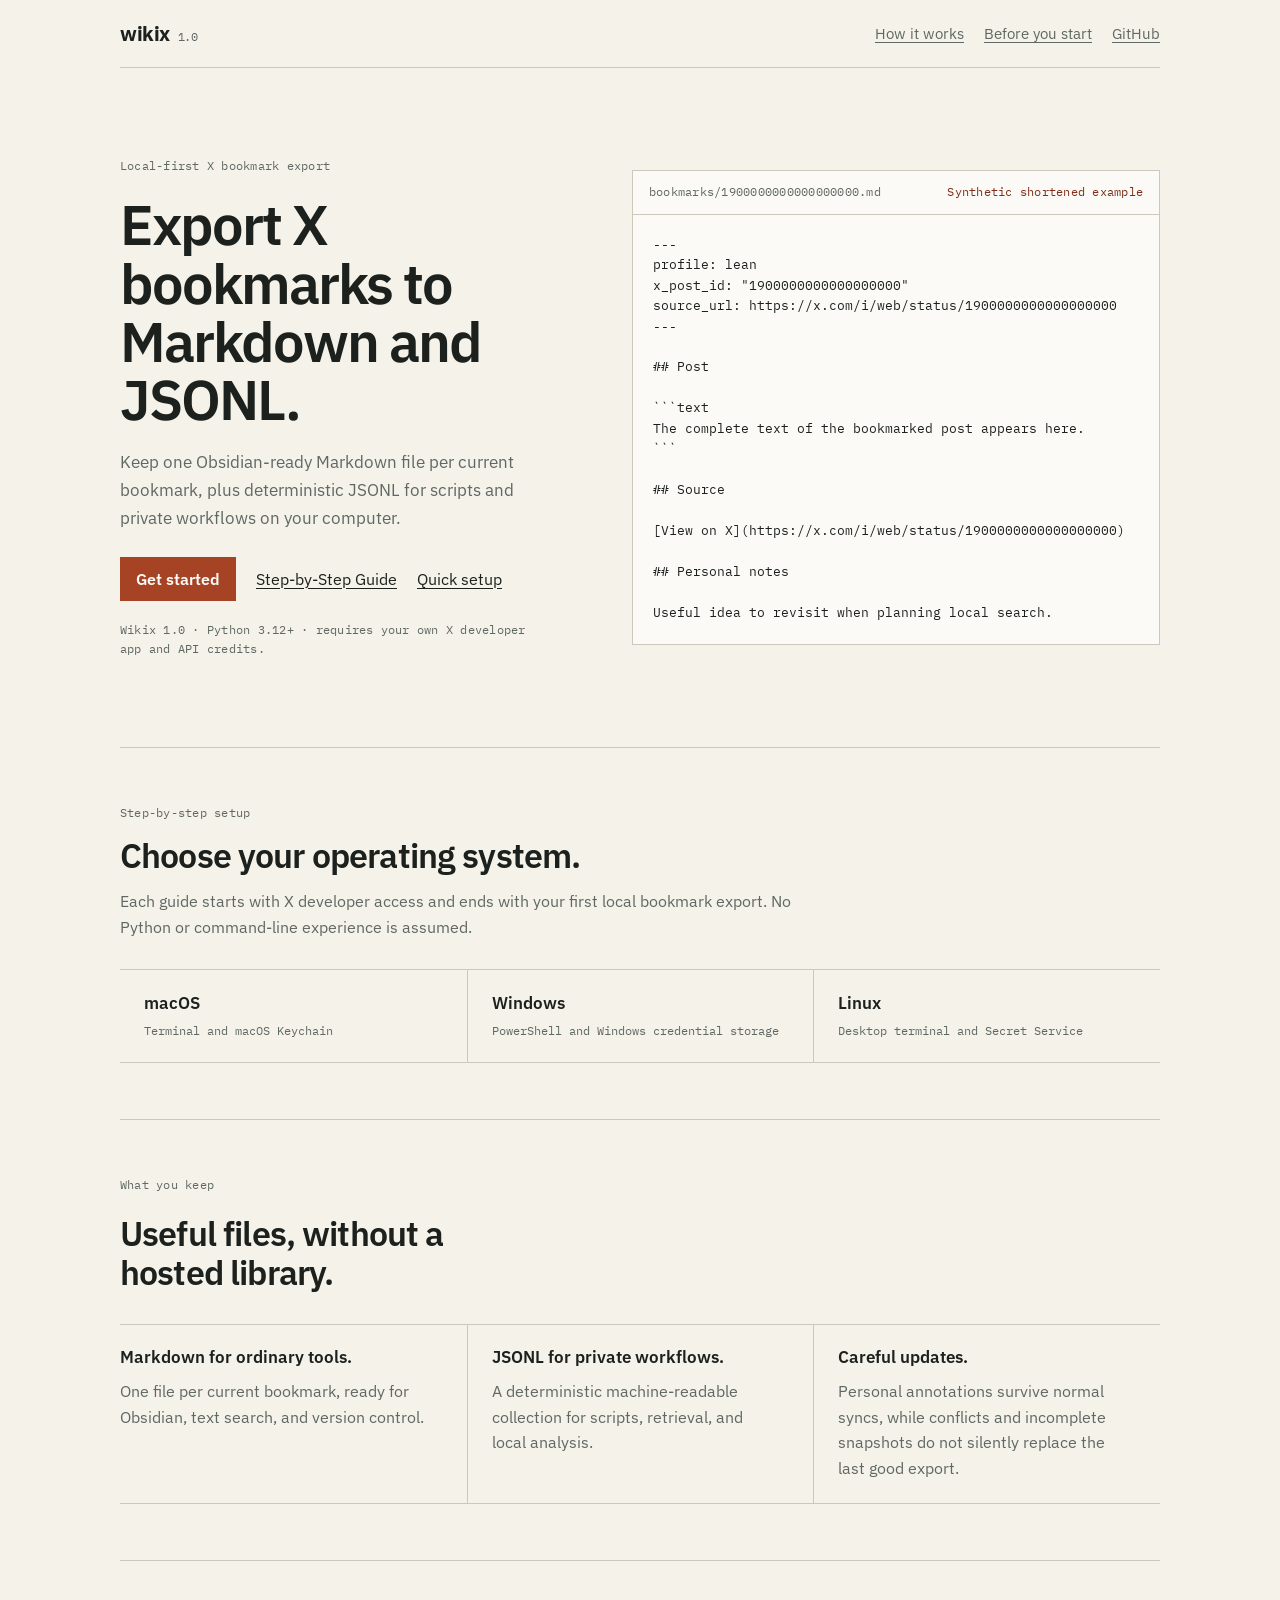
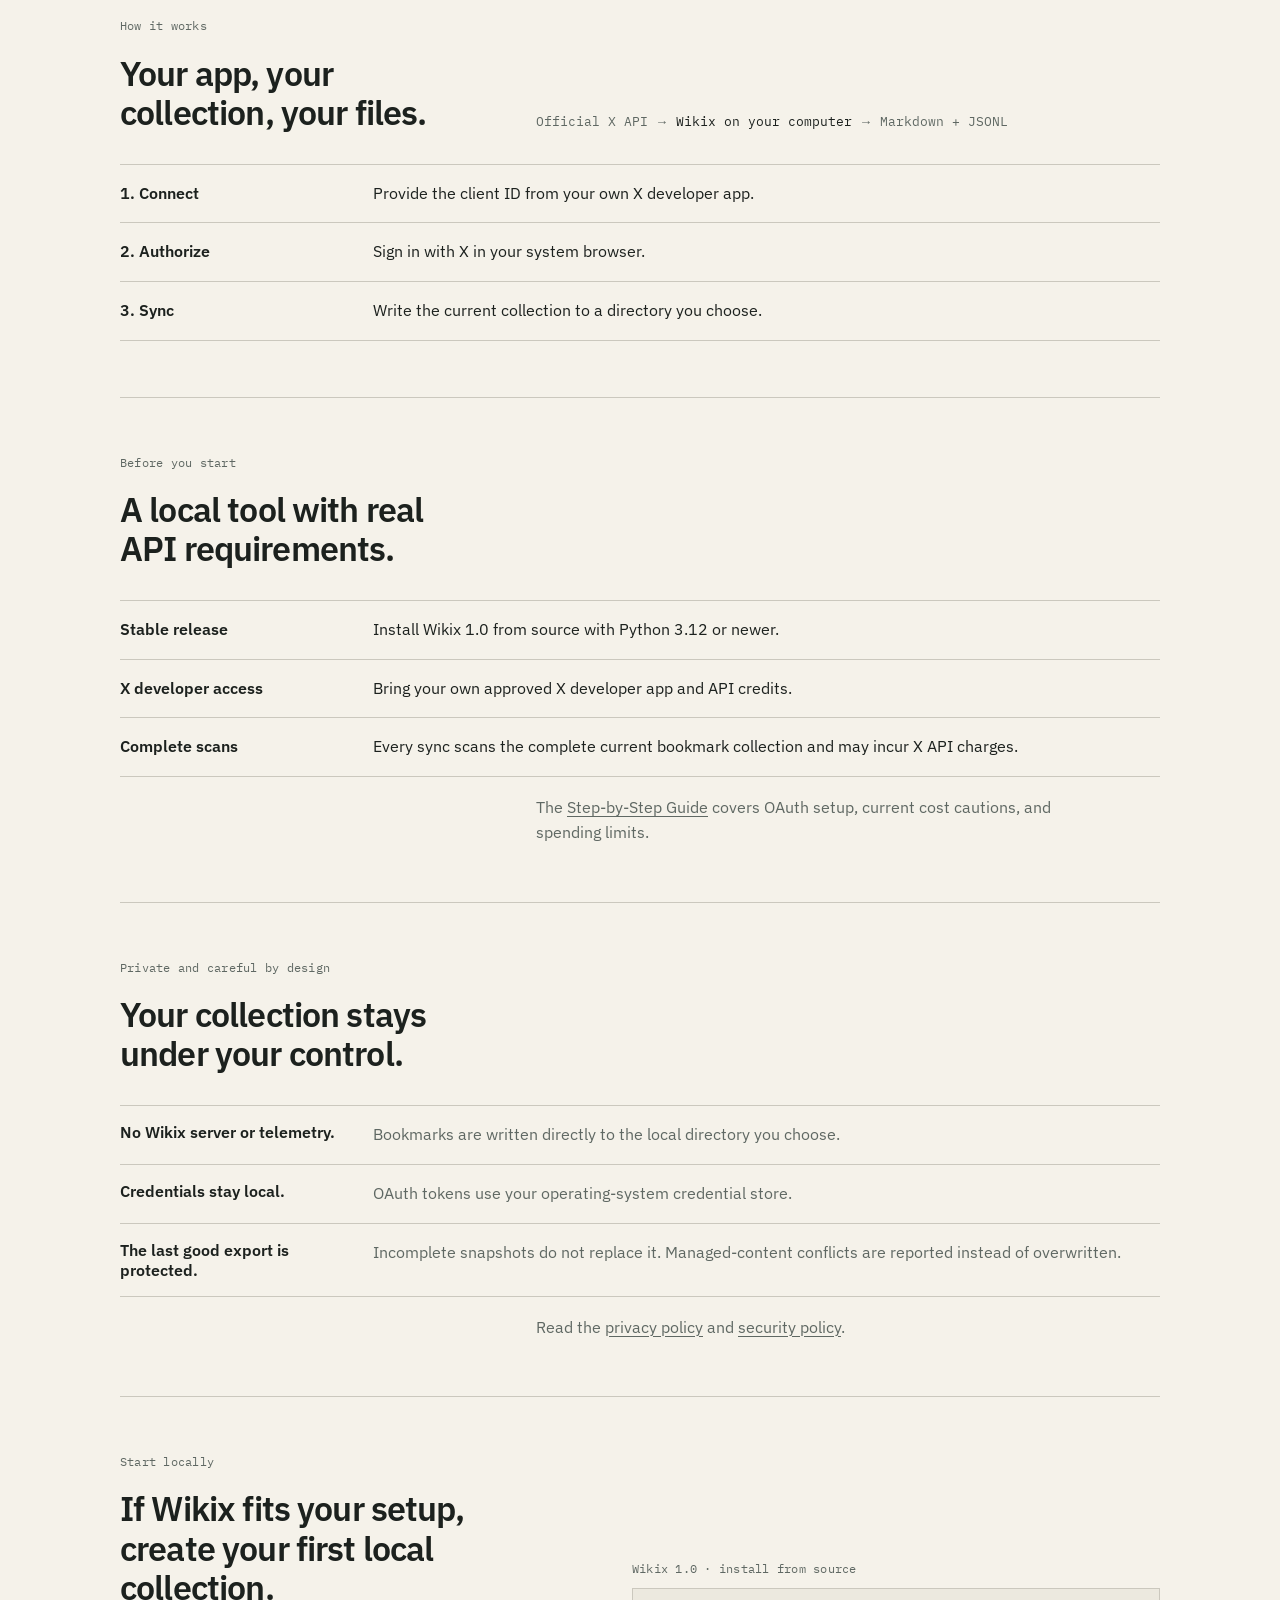
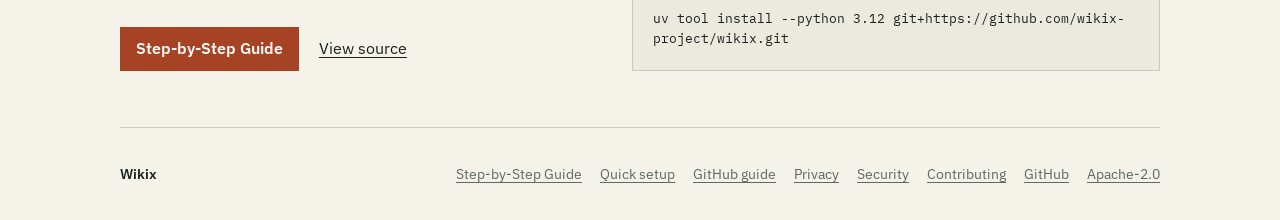
==== commit 6719b1b9: "docs: align site with Wikix 1.0" ====
--- a/index.html
+++ b/index.html
@@ -20,7 +20,7 @@
 <body>
   <a class="skip-link" href="#main-content">Skip to content</a>
   <header class="site-header">
-    <a class="wordmark" href="/">wikix <span>alpha</span></a>
+    <a class="wordmark" href="/">wikix <span>1.0</span></a>
     <nav aria-label="Primary navigation">
       <a href="#how-it-works">How it works</a>
       <a href="#requirements">Before you start</a>
@@ -43,7 +43,7 @@
           <a href="/quick-setup.html">Quick setup</a>
         </p>
         <p class="hero-qualifier">
-          Alpha · Python 3.12+ · requires your own X developer app and API credits.
+          Wikix 1.0 · Python 3.12+ · requires your own X developer app and API credits.
         </p>
       </div>
       <figure class="note-specimen">
@@ -149,8 +149,8 @@
       <h2 id="requirements-title">A local tool with real API requirements.</h2>
       <ul>
         <li>
-          <strong>Alpha software</strong>
-          <span>Install from source with Python 3.12 or newer.</span>
+          <strong>Stable release</strong>
+          <span>Install Wikix 1.0 from source with Python 3.12 or newer.</span>
         </li>
         <li>
           <strong>X developer access</strong>
@@ -203,7 +203,7 @@
         </p>
       </div>
       <div class="install-panel">
-        <p class="install-label">Alpha · install from source</p>
+        <p class="install-label">Wikix 1.0 · install from source</p>
         <pre class="install-command"><code>uv tool install --python 3.12 git+https://github.com/wikix-project/wikix.git</code></pre>
       </div>
     </section>
--- a/styles.css
+++ b/styles.css
@@ -639,7 +639,7 @@
     min-height: 64px;
   }
 
-  .site-header nav a:not(:last-child) {
+  .site-header nav a:not(:first-child) {
     display: none;
   }
 
